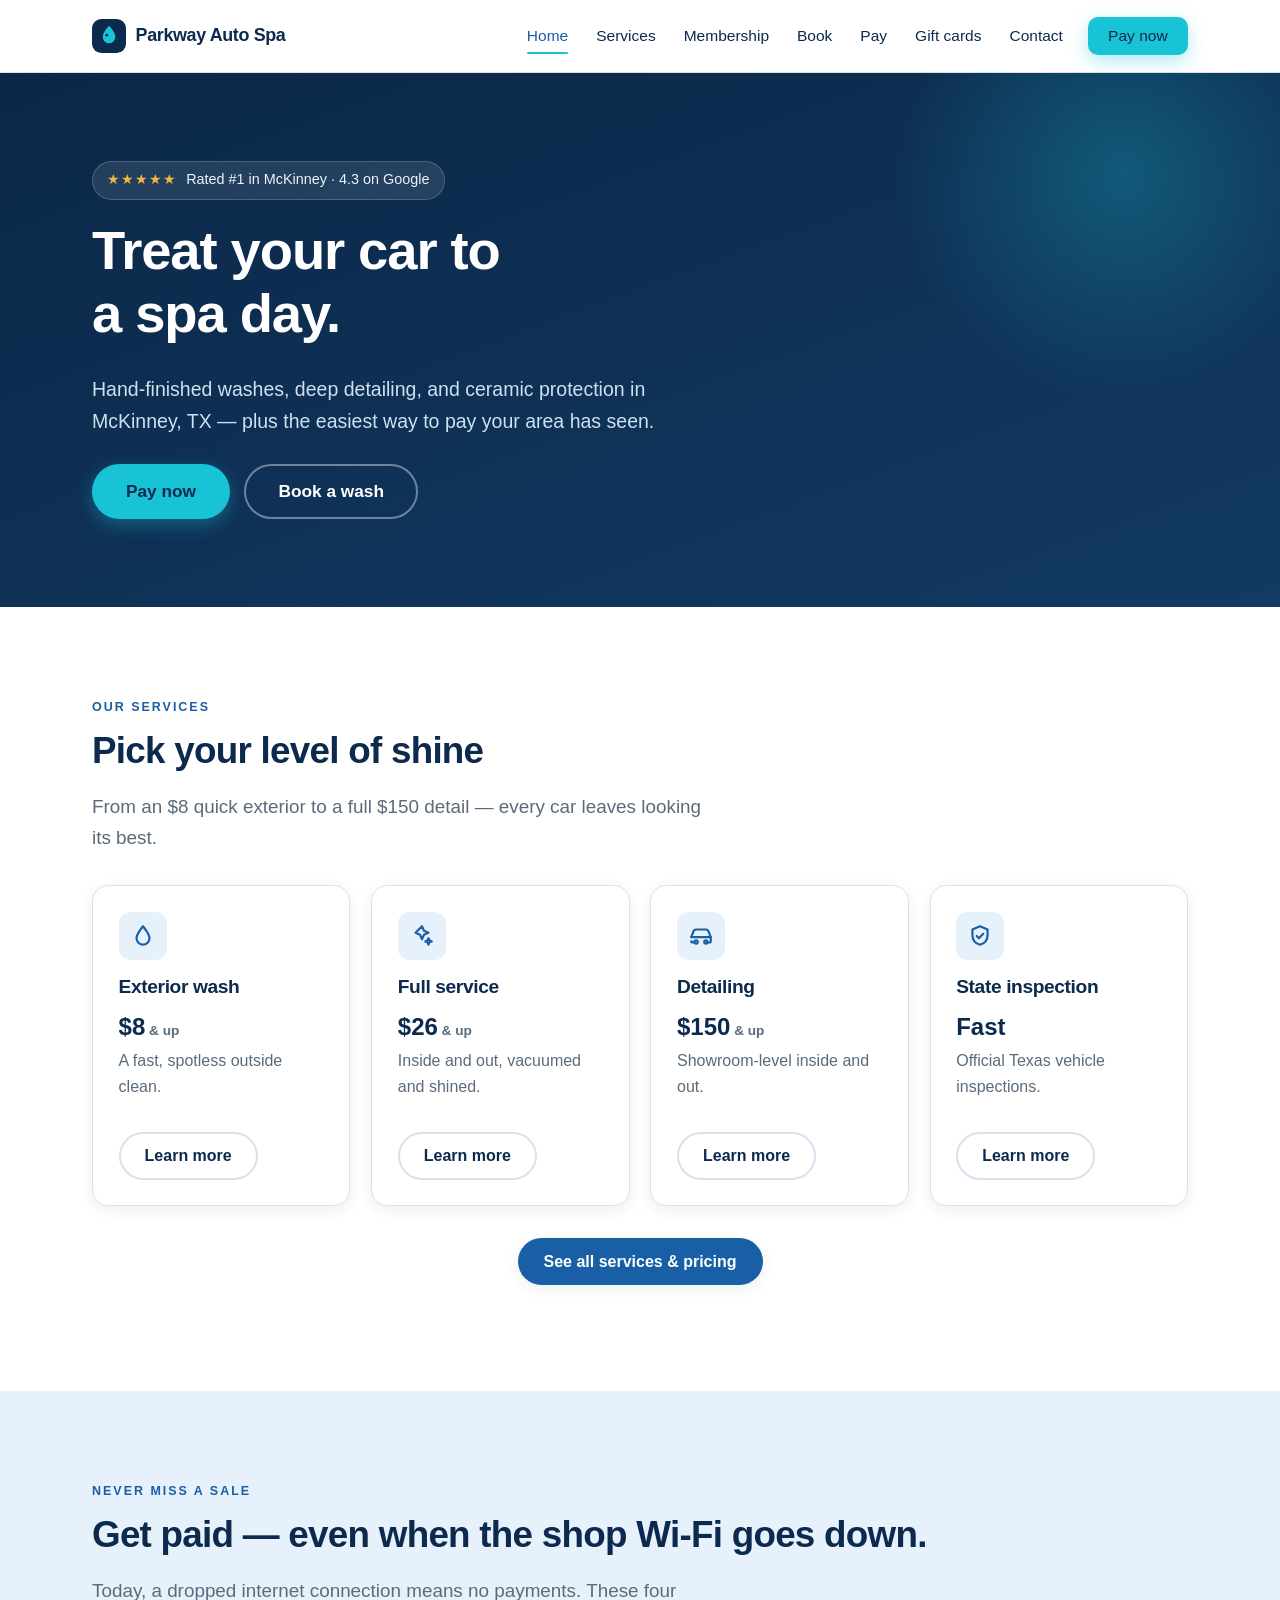
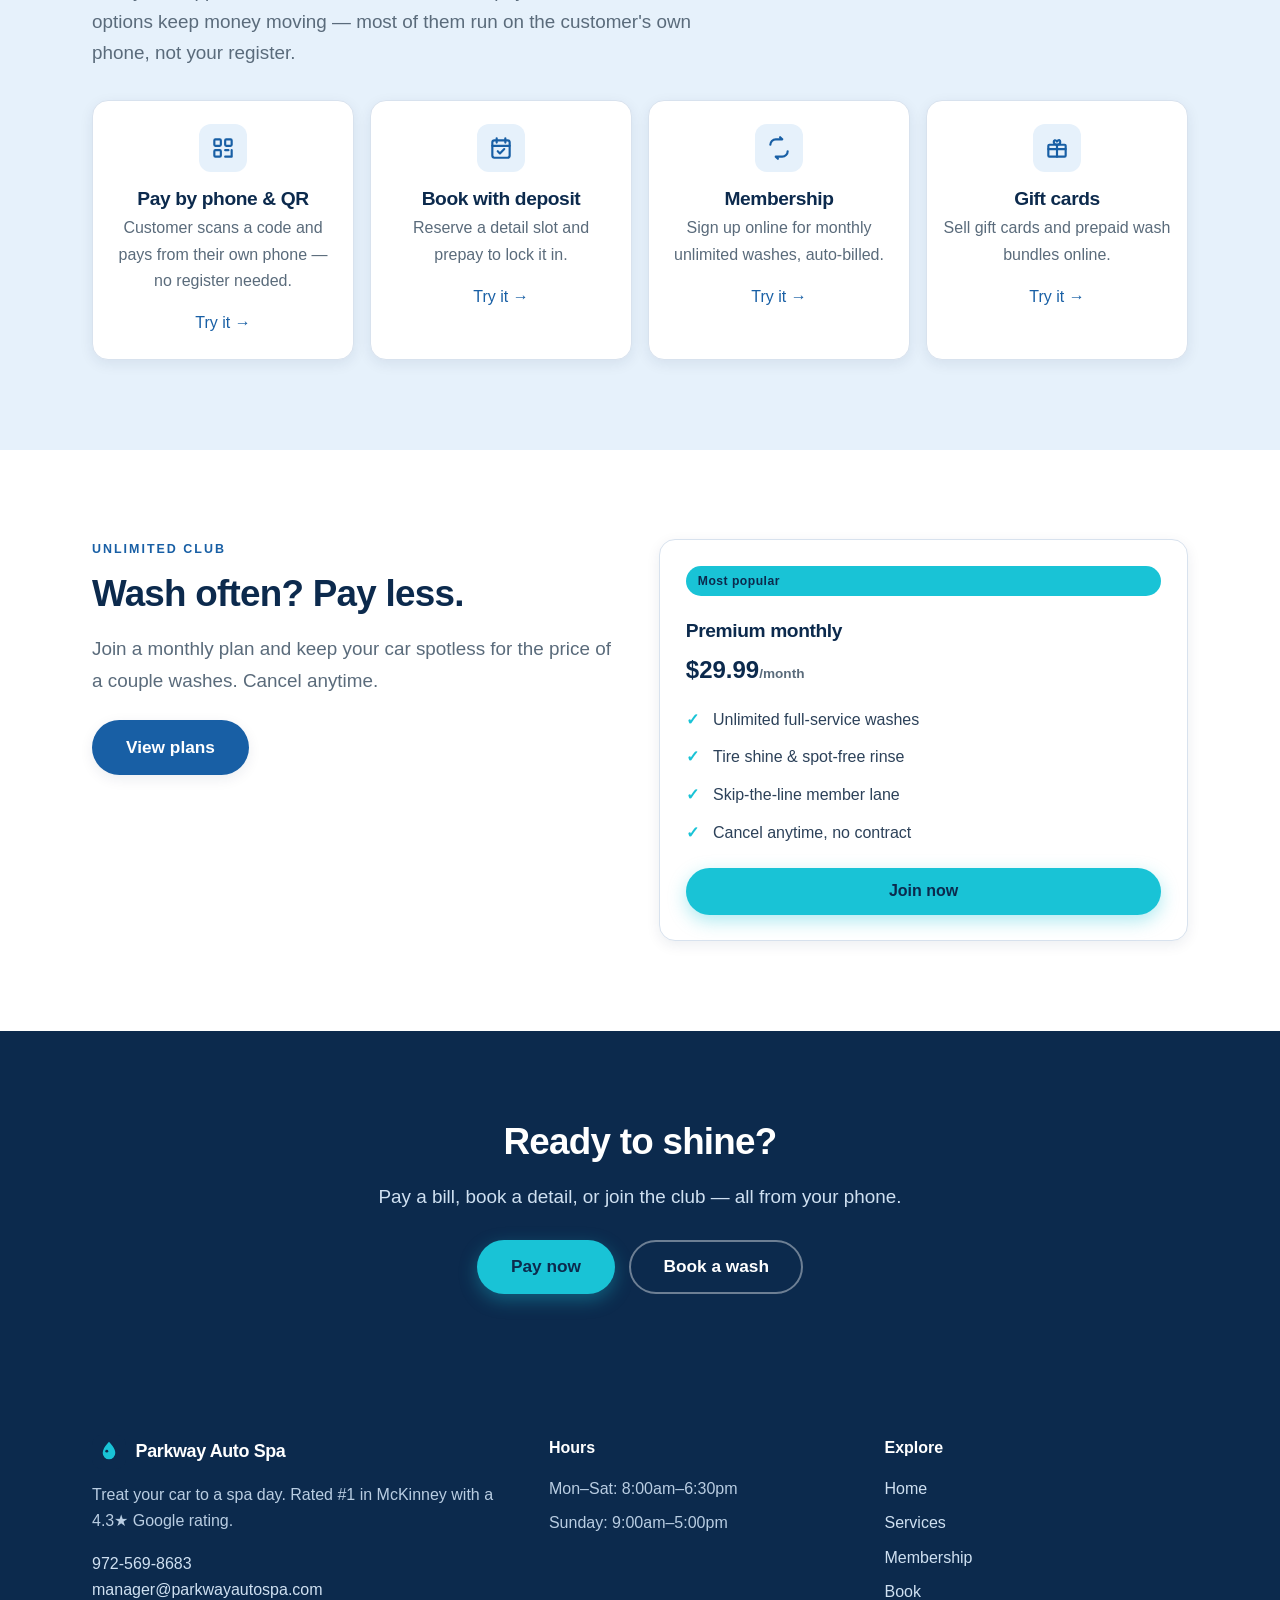
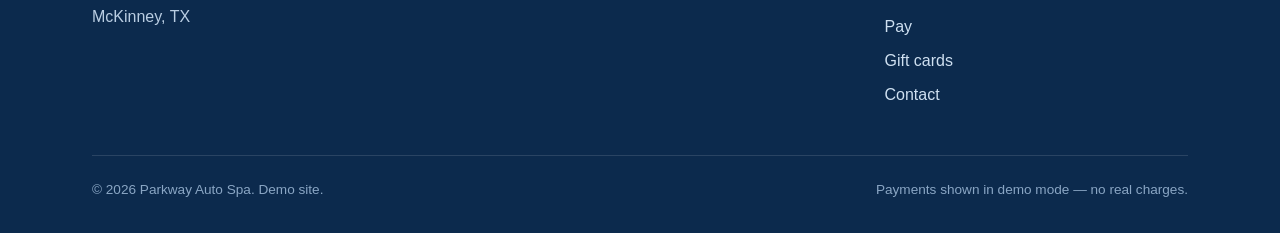
==== index.html @ 6fd9cdc5 "feat: home and services pages; fix hero ghost-button contrast" ====
<!doctype html>
<html lang="en">
<head>
<meta charset="utf-8">
<meta name="viewport" content="width=device-width, initial-scale=1">
<title>Parkway Auto Spa — Car Wash & Detailing in McKinney, TX</title>
<meta name="description" content="Treat your car to a spa day. Exterior &amp; full-service washes, detailing, ceramic coating, and state inspections in McKinney, TX. Pay online or by QR — even when the shop Wi-Fi is down.">
<link rel="stylesheet" href="css/styles.css">
</head>
<body>
<div id="site-header"></div>

<main>
  <!-- Hero -->
  <section class="hero">
    <div class="wrap">
      <span class="rating"><span class="stars">&#9733;&#9733;&#9733;&#9733;&#9733;</span> Rated #1 in McKinney &middot; 4.3 on Google</span>
      <h1>Treat your car to a spa day.</h1>
      <p>Hand-finished washes, deep detailing, and ceramic protection in McKinney, TX — plus the easiest way to pay your area has seen.</p>
      <div class="hero-cta">
        <a class="btn btn-accent btn-lg" href="pay.html">Pay now</a>
        <a class="btn btn-ghost btn-lg" href="book.html">Book a wash</a>
      </div>
    </div>
  </section>

  <!-- Services snapshot -->
  <section class="section">
    <div class="wrap">
      <p class="eyebrow">Our services</p>
      <h2>Pick your level of shine</h2>
      <p class="lead">From an $8 quick exterior to a full $150 detail — every car leaves looking its best.</p>
      <div class="grid grid-4 mt-3">
        <div class="card card--hover">
          <div class="icon"><svg viewBox="0 0 24 24" fill="none" stroke="currentColor" stroke-width="2" stroke-linecap="round" stroke-linejoin="round"><path d="M12 3c4 5 6 8 6 11a6 6 0 0 1-12 0c0-3 2-6 6-11z"/></svg></div>
          <h3>Exterior wash</h3>
          <div class="price">$8<small> &amp; up</small></div>
          <p class="muted">A fast, spotless outside clean.</p>
          <div class="card-cta"><a class="btn btn-ghost" href="services.html">Learn more</a></div>
        </div>
        <div class="card card--hover">
          <div class="icon"><svg viewBox="0 0 24 24" fill="none" stroke="currentColor" stroke-width="2" stroke-linecap="round" stroke-linejoin="round"><path d="M12 3l1.8 4.2L18 9l-4.2 1.8L12 15l-1.8-4.2L6 9z"/><path d="M18 14l.8 1.9L21 17l-2.2.8L18 20l-.8-2.1L15 17l2.2-1.1z"/></svg></div>
          <h3>Full service</h3>
          <div class="price">$26<small> &amp; up</small></div>
          <p class="muted">Inside and out, vacuumed and shined.</p>
          <div class="card-cta"><a class="btn btn-ghost" href="services.html">Learn more</a></div>
        </div>
        <div class="card card--hover">
          <div class="icon"><svg viewBox="0 0 24 24" fill="none" stroke="currentColor" stroke-width="2" stroke-linecap="round" stroke-linejoin="round"><path d="M3 13l1.8-4.6A3 3 0 0 1 7.6 6h8.8a3 3 0 0 1 2.8 2.4L21 13"/><path d="M3 13h18v4a1 1 0 0 1-1 1h-1M5 18H4a1 1 0 0 1-1-1z"/><circle cx="7.5" cy="17.5" r="1.5"/><circle cx="16.5" cy="17.5" r="1.5"/></svg></div>
          <h3>Detailing</h3>
          <div class="price">$150<small> &amp; up</small></div>
          <p class="muted">Showroom-level inside and out.</p>
          <div class="card-cta"><a class="btn btn-ghost" href="services.html">Learn more</a></div>
        </div>
        <div class="card card--hover">
          <div class="icon"><svg viewBox="0 0 24 24" fill="none" stroke="currentColor" stroke-width="2" stroke-linecap="round" stroke-linejoin="round"><path d="M12 3l7 3v5c0 5-3.5 8-7 9-3.5-1-7-4-7-9V6z"/><path d="M9 12l2 2 4-4"/></svg></div>
          <h3>State inspection</h3>
          <div class="price">Fast</div>
          <p class="muted">Official Texas vehicle inspections.</p>
          <div class="card-cta"><a class="btn btn-ghost" href="services.html">Learn more</a></div>
        </div>
      </div>
      <p class="center mt-3"><a class="btn btn-primary" href="services.html">See all services &amp; pricing</a></p>
    </div>
  </section>

  <!-- Pay your way (the headline differentiator) -->
  <section class="section section--tint payband">
    <div class="wrap">
      <p class="eyebrow">Never miss a sale</p>
      <h2>Get paid — even when the shop Wi-Fi goes down.</h2>
      <p class="lead">Today, a dropped internet connection means no payments. These four options keep money moving — most of them run on the customer's own phone, not your register.</p>
      <div class="grid grid-4 mt-3">
        <div class="card feature">
          <div class="icon"><svg viewBox="0 0 24 24" fill="none" stroke="currentColor" stroke-width="2" stroke-linecap="round" stroke-linejoin="round"><rect x="4" y="4" width="6" height="6" rx="1"/><rect x="14" y="4" width="6" height="6" rx="1"/><rect x="4" y="14" width="6" height="6" rx="1"/><path d="M14 14h3M20 14v3M14 20h6M20 17v3"/></svg></div>
          <h3>Pay by phone &amp; QR</h3>
          <p class="muted">Customer scans a code and pays from their own phone — no register needed.</p>
          <a href="pay.html">Try it &rarr;</a>
        </div>
        <div class="card feature">
          <div class="icon"><svg viewBox="0 0 24 24" fill="none" stroke="currentColor" stroke-width="2" stroke-linecap="round" stroke-linejoin="round"><rect x="4" y="5" width="16" height="16" rx="2"/><path d="M8 3v4M16 3v4M4 10h16"/><path d="M9 15l2 2 4-4"/></svg></div>
          <h3>Book with deposit</h3>
          <p class="muted">Reserve a detail slot and prepay to lock it in.</p>
          <a href="book.html">Try it &rarr;</a>
        </div>
        <div class="card feature">
          <div class="icon"><svg viewBox="0 0 24 24" fill="none" stroke="currentColor" stroke-width="2" stroke-linecap="round" stroke-linejoin="round"><path d="M4 9a5 5 0 0 1 5-5h6l-2-2M20 15a5 5 0 0 1-5 5H9l2 2"/></svg></div>
          <h3>Membership</h3>
          <p class="muted">Sign up online for monthly unlimited washes, auto-billed.</p>
          <a href="membership.html">Try it &rarr;</a>
        </div>
        <div class="card feature">
          <div class="icon"><svg viewBox="0 0 24 24" fill="none" stroke="currentColor" stroke-width="2" stroke-linecap="round" stroke-linejoin="round"><rect x="4" y="9" width="16" height="11" rx="1"/><path d="M4 13h16M12 9v11"/><path d="M12 9c-1.5 0-3-1-3-2.5S10.5 4 12 6c1.5-2 3-1.5 3 .5S13.5 9 12 9z"/></svg></div>
          <h3>Gift cards</h3>
          <p class="muted">Sell gift cards and prepaid wash bundles online.</p>
          <a href="gift-cards.html">Try it &rarr;</a>
        </div>
      </div>
    </div>
  </section>

  <!-- Membership teaser -->
  <section class="section">
    <div class="wrap split">
      <div>
        <p class="eyebrow">Unlimited club</p>
        <h2>Wash often? Pay less.</h2>
        <p class="lead">Join a monthly plan and keep your car spotless for the price of a couple washes. Cancel anytime.</p>
        <p class="mt-2"><a class="btn btn-primary btn-lg" href="membership.html">View plans</a></p>
      </div>
      <div class="card">
        <span class="badge badge--cyan">Most popular</span>
        <h3 class="mt-2">Premium monthly</h3>
        <div class="price">$29.99<small>/month</small></div>
        <ul>
          <li>Unlimited full-service washes</li>
          <li>Tire shine &amp; spot-free rinse</li>
          <li>Skip-the-line member lane</li>
          <li>Cancel anytime, no contract</li>
        </ul>
        <div class="card-cta"><a class="btn btn-accent btn-block" href="membership.html">Join now</a></div>
      </div>
    </div>
  </section>

  <!-- Final CTA -->
  <section class="section section--navy center">
    <div class="wrap">
      <h2>Ready to shine?</h2>
      <p class="lead" style="color:#cfe0f1">Pay a bill, book a detail, or join the club — all from your phone.</p>
      <div class="hero-cta" style="justify-content:center">
        <a class="btn btn-accent btn-lg" href="pay.html">Pay now</a>
        <a class="btn btn-ghost btn-lg" href="book.html">Book a wash</a>
      </div>
    </div>
  </section>
</main>

<div id="site-footer"></div>
<script src="js/main.js"></script>
</body>
</html>
---- css/styles.css ----
/* Parkway Auto Spa — "Premium Spa" design system
   Self-contained, offline-first. System fonts only (no web-font CDN). */

:root {
  --navy: #0C2A4D;
  --navy-700: #123a63;
  --blue: #185FA5;
  --blue-600: #1f6fbd;
  --cyan: #19C3D6;
  --cyan-200: #8fe3ee;
  --surface: #F5F8FC;
  --tint: #E6F1FB;
  --white: #FFFFFF;
  --ink: #0C2A4D;
  --muted: #5A6B7B;
  --line: #D8E2EE;
  --gold: #F3B73E;

  --radius: 16px;
  --radius-sm: 10px;
  --radius-pill: 999px;
  --maxw: 1140px;
  --font: -apple-system, BlinkMacSystemFont, "Segoe UI", Roboto, Helvetica, Arial, "Apple Color Emoji", sans-serif;
  --shadow: 0 10px 30px rgba(12, 42, 77, .10);
  --shadow-sm: 0 4px 14px rgba(12, 42, 77, .08);
  --shadow-lg: 0 24px 60px rgba(12, 42, 77, .18);
}

* { box-sizing: border-box; }

html { scroll-behavior: smooth; }

body {
  margin: 0;
  font-family: var(--font);
  color: var(--ink);
  background: var(--white);
  line-height: 1.65;
  -webkit-font-smoothing: antialiased;
}

img { max-width: 100%; display: block; }

a { color: var(--blue); text-decoration: none; }
a:hover { text-decoration: underline; }

h1, h2, h3 { line-height: 1.15; color: var(--navy); margin: 0 0 .5em; font-weight: 700; letter-spacing: -.02em; }
h1 { font-size: clamp(2.1rem, 5vw, 3.4rem); }
h2 { font-size: clamp(1.6rem, 3.2vw, 2.3rem); }
h3 { font-size: 1.2rem; }
p { margin: 0 0 1rem; }

.wrap { max-width: var(--maxw); margin: 0 auto; padding: 0 22px; }
.section { padding: clamp(3rem, 7vw, 6rem) 0; }
.section--tint { background: var(--tint); }
.section--surface { background: var(--surface); }
.section--navy { background: var(--navy); color: #dce8f5; }
.section--navy h1, .section--navy h2, .section--navy h3 { color: #fff; }
.center { text-align: center; }
.lead { font-size: 1.18rem; color: var(--muted); max-width: 620px; }
.center .lead { margin-left: auto; margin-right: auto; }
.eyebrow { text-transform: uppercase; letter-spacing: .16em; font-size: .78rem; font-weight: 700; color: var(--blue); margin-bottom: .8rem; }
.muted { color: var(--muted); }

/* ---- buttons ---- */
.btn {
  display: inline-flex; align-items: center; gap: .5rem;
  padding: .85rem 1.5rem; border-radius: var(--radius-pill);
  font-weight: 600; font-size: 1rem; border: 2px solid transparent;
  cursor: pointer; transition: transform .12s ease, box-shadow .12s ease, background .12s ease;
  text-decoration: none; line-height: 1; font-family: inherit;
}
.btn:hover { text-decoration: none; transform: translateY(-2px); }
.btn:active { transform: translateY(0); }
.btn-primary { background: var(--blue); color: #fff; box-shadow: var(--shadow-sm); }
.btn-primary:hover { background: var(--blue-600); }
.btn-accent { background: var(--cyan); color: var(--navy); box-shadow: 0 6px 18px rgba(25,195,214,.35); }
.btn-accent:hover { background: #2fd0e2; }
.btn-ghost { background: transparent; color: var(--navy); border-color: var(--line); }
.btn-ghost:hover { border-color: var(--blue); color: var(--blue); }
.section--navy .btn-ghost, .hero .btn-ghost { color: #fff; border-color: rgba(255,255,255,.4); }
.section--navy .btn-ghost:hover, .hero .btn-ghost:hover { border-color: #fff; color: #fff; background: rgba(255,255,255,.08); }
.btn-lg { padding: 1.05rem 2rem; font-size: 1.08rem; }
.btn-block { width: 100%; justify-content: center; }

/* ---- header / nav ---- */
.site-header {
  position: sticky; top: 0; z-index: 50;
  background: rgba(255,255,255,.92); backdrop-filter: saturate(180%) blur(10px);
  border-bottom: 1px solid var(--line);
}
.site-header .wrap { display: flex; align-items: center; gap: 1.5rem; height: 72px; }
.brand { display: flex; align-items: center; gap: .6rem; font-weight: 800; color: var(--navy); font-size: 1.12rem; letter-spacing: -.02em; }
.brand:hover { text-decoration: none; }
.brand .mark { width: 34px; height: 34px; flex: 0 0 auto; }
.nav { display: flex; align-items: center; gap: .35rem; margin-left: auto; }
.nav a {
  color: var(--navy); font-weight: 500; font-size: .97rem; padding: .5rem .7rem;
  border-radius: var(--radius-sm); position: relative;
}
.nav a:hover { background: var(--tint); text-decoration: none; }
.nav a.active { color: var(--blue); }
.nav a.active::after {
  content: ""; position: absolute; left: .7rem; right: .7rem; bottom: .18rem; height: 2px;
  background: var(--cyan); border-radius: 2px;
}
.nav .btn { margin-left: .5rem; padding: .6rem 1.15rem; }
.nav-toggle {
  display: none; margin-left: auto; background: none; border: 1px solid var(--line);
  border-radius: var(--radius-sm); width: 44px; height: 42px; cursor: pointer; color: var(--navy);
  font-size: 1.4rem; align-items: center; justify-content: center;
}

@media (max-width: 880px) {
  .nav-toggle { display: inline-flex; }
  .nav {
    position: absolute; top: 72px; left: 0; right: 0; flex-direction: column; align-items: stretch;
    background: #fff; border-bottom: 1px solid var(--line); padding: .6rem 22px 1.1rem;
    gap: .15rem; display: none; box-shadow: var(--shadow);
  }
  .nav.open { display: flex; }
  .nav a { padding: .8rem .6rem; }
  .nav a.active::after { display: none; }
  .nav .btn { margin: .4rem 0 0; }
}

/* ---- hero ---- */
.hero { background: linear-gradient(160deg, #0b2747 0%, #123a63 100%); color: #fff; position: relative; overflow: hidden; }
.hero::after {
  content: ""; position: absolute; right: -8%; top: -30%; width: 520px; height: 520px;
  background: radial-gradient(circle, rgba(25,195,214,.28), transparent 62%); pointer-events: none;
}
.hero .wrap { position: relative; z-index: 1; padding-top: clamp(3rem,7vw,5.5rem); padding-bottom: clamp(3rem,7vw,5.5rem); }
.hero h1 { color: #fff; max-width: 14ch; }
.hero p { color: #cfe0f1; font-size: 1.22rem; max-width: 52ch; }
.hero-cta { display: flex; flex-wrap: wrap; gap: .9rem; margin-top: 1.7rem; }
.rating { display: inline-flex; align-items: center; gap: .55rem; margin-bottom: 1.3rem;
  background: rgba(255,255,255,.10); border: 1px solid rgba(255,255,255,.18);
  padding: .4rem .9rem; border-radius: var(--radius-pill); font-size: .9rem; color: #eaf3fb; }
.rating .stars { color: var(--gold); letter-spacing: 1px; }

/* ---- cards & grids ---- */
.grid { display: grid; gap: 1.3rem; }
.grid-2 { grid-template-columns: repeat(auto-fit, minmax(280px, 1fr)); }
.grid-3 { grid-template-columns: repeat(auto-fit, minmax(250px, 1fr)); }
.grid-4 { grid-template-columns: repeat(auto-fit, minmax(210px, 1fr)); }

.card {
  background: #fff; border: 1px solid var(--line); border-radius: var(--radius);
  padding: 1.6rem; box-shadow: var(--shadow-sm); transition: transform .15s ease, box-shadow .15s ease;
  display: flex; flex-direction: column;
}
.card--hover:hover { transform: translateY(-4px); box-shadow: var(--shadow); }
.card .icon {
  width: 48px; height: 48px; border-radius: 12px; background: var(--tint); color: var(--blue);
  display: flex; align-items: center; justify-content: center; margin-bottom: 1rem;
}
.card .icon svg { width: 26px; height: 26px; }
.card h3 { margin-bottom: .35rem; }
.card .price { font-size: 1.5rem; font-weight: 800; color: var(--navy); margin: .2rem 0 .1rem; }
.card .price small { font-size: .85rem; font-weight: 600; color: var(--muted); }
.card .card-cta { margin-top: auto; padding-top: 1rem; }
.card ul { list-style: none; padding: 0; margin: .6rem 0 0; }
.card ul li { padding: .35rem 0 .35rem 1.7rem; position: relative; color: #2c4159; }
.card ul li::before { content: "✓"; position: absolute; left: 0; color: var(--cyan); font-weight: 800; }

.card--featured { border: 2px solid var(--cyan); box-shadow: var(--shadow); position: relative; }

.badge { display: inline-block; background: var(--tint); color: var(--blue); font-weight: 700;
  font-size: .76rem; letter-spacing: .04em; padding: .3rem .75rem; border-radius: var(--radius-pill); }
.badge--cyan { background: var(--cyan); color: var(--navy); }
.badge--gold { background: #fdf0d4; color: #8a6209; }

/* ---- pay band (icon row of payment options) ---- */
.payband .grid-4 { gap: 1rem; }
.feature { text-align: center; padding: 1.4rem 1rem; }
.feature .icon { margin: 0 auto 1rem; }

/* ---- forms / checkout ---- */
.field { margin-bottom: 1rem; }
.field label { display: block; font-weight: 600; font-size: .9rem; margin-bottom: .35rem; color: var(--navy); }
.field input, .field select, .field textarea {
  width: 100%; padding: .8rem .9rem; border: 1px solid var(--line); border-radius: var(--radius-sm);
  font-size: 1rem; font-family: inherit; color: var(--ink); background: #fff; transition: border .12s, box-shadow .12s;
}
.field input:focus, .field select:focus, .field textarea:focus {
  outline: none; border-color: var(--blue); box-shadow: 0 0 0 3px rgba(24,95,165,.15);
}
.field-row { display: grid; grid-template-columns: 1fr 1fr; gap: .9rem; }

.checkout { max-width: 460px; }
.checkout .demo-badge {
  display: flex; align-items: center; gap: .5rem; background: #fff7e6; color: #8a6209;
  border: 1px solid #f2dca0; border-radius: var(--radius-sm); padding: .6rem .8rem;
  font-size: .85rem; font-weight: 600; margin-bottom: 1.1rem;
}
.checkout .total { display: flex; justify-content: space-between; align-items: baseline;
  font-weight: 700; font-size: 1.25rem; color: var(--navy); margin: 0 0 1.1rem;
  padding-bottom: 1.1rem; border-bottom: 1px solid var(--line); }
.wallet-row { display: flex; gap: .6rem; margin-bottom: 1rem; }
.wallet-btn { flex: 1; padding: .8rem; border-radius: var(--radius-sm); border: 1px solid var(--line);
  background: #fff; font-weight: 700; cursor: pointer; font-family: inherit; font-size: .95rem;
  display: flex; align-items: center; justify-content: center; gap: .4rem; color: var(--navy); }
.wallet-btn:hover { border-color: var(--blue); }
.wallet-btn.dark { background: #000; color: #fff; border-color: #000; }
.divider { text-align: center; color: var(--muted); font-size: .85rem; margin: .4rem 0 1rem; position: relative; }
.divider::before, .divider::after { content: ""; position: absolute; top: 50%; width: 38%; height: 1px; background: var(--line); }
.divider::before { left: 0; } .divider::after { right: 0; }

.receipt { text-align: center; }
.receipt .check { width: 68px; height: 68px; border-radius: 50%; background: #e6f8ec; color: #1a9d4e;
  display: flex; align-items: center; justify-content: center; margin: 0 auto 1rem; }
.receipt .check svg { width: 36px; height: 36px; }
.receipt-rows { text-align: left; margin: 1.2rem 0; border: 1px solid var(--line); border-radius: var(--radius-sm); overflow: hidden; }
.receipt-rows .r { display: flex; justify-content: space-between; padding: .7rem 1rem; border-bottom: 1px solid var(--line); font-size: .95rem; }
.receipt-rows .r:last-child { border-bottom: 0; }
.receipt-rows .r span:first-child { color: var(--muted); }
.receipt-rows .r span:last-child { font-weight: 600; }

/* ---- QR ---- */
.qr-card { text-align: center; }
.qr-box { width: 232px; max-width: 100%; margin: 1rem auto; padding: 16px; background: #fff;
  border: 1px solid var(--line); border-radius: var(--radius); box-shadow: var(--shadow-sm); }
.qr-box svg, .qr-box img { width: 100%; height: auto; display: block; }

/* ---- amount chips ---- */
.chips { display: flex; flex-wrap: wrap; gap: .5rem; margin-bottom: 1rem; }
.chip { padding: .55rem 1rem; border: 1px solid var(--line); border-radius: var(--radius-pill);
  background: #fff; cursor: pointer; font-weight: 600; font-family: inherit; color: var(--navy); font-size: .95rem; }
.chip:hover { border-color: var(--blue); }
.chip.selected { background: var(--blue); color: #fff; border-color: var(--blue); }

/* ---- split layout ---- */
.split { display: grid; grid-template-columns: 1fr 1fr; gap: 2.4rem; align-items: start; }
@media (max-width: 860px) { .split { grid-template-columns: 1fr; } .field-row { grid-template-columns: 1fr; } }

/* ---- footer ---- */
.site-footer { background: var(--navy); color: #b9cde2; padding: 3.2rem 0 2rem; }
.site-footer a { color: #cfe0f1; }
.site-footer .cols { display: grid; grid-template-columns: 1.4fr 1fr 1fr; gap: 2rem; }
.site-footer h4 { color: #fff; font-size: 1rem; margin: 0 0 .9rem; }
.site-footer .brand { color: #fff; margin-bottom: .8rem; }
.site-footer ul { list-style: none; padding: 0; margin: 0; }
.site-footer ul li { margin-bottom: .5rem; }
.site-footer .legal { border-top: 1px solid rgba(255,255,255,.12); margin-top: 2.4rem; padding-top: 1.4rem;
  font-size: .85rem; color: #8aa6c4; display: flex; justify-content: space-between; flex-wrap: wrap; gap: .5rem; }
@media (max-width: 740px) { .site-footer .cols { grid-template-columns: 1fr; } }

/* ---- misc ---- */
.notice { background: var(--surface); border: 1px solid var(--line); border-left: 4px solid var(--cyan);
  border-radius: 0 var(--radius-sm) var(--radius-sm) 0; padding: 1rem 1.2rem; margin: 1rem 0; }
.sr-only { position: absolute; width: 1px; height: 1px; overflow: hidden; clip: rect(0,0,0,0); }
.stack > * + * { margin-top: 1rem; }
.mt-2 { margin-top: 1.5rem; } .mt-3 { margin-top: 2rem; }
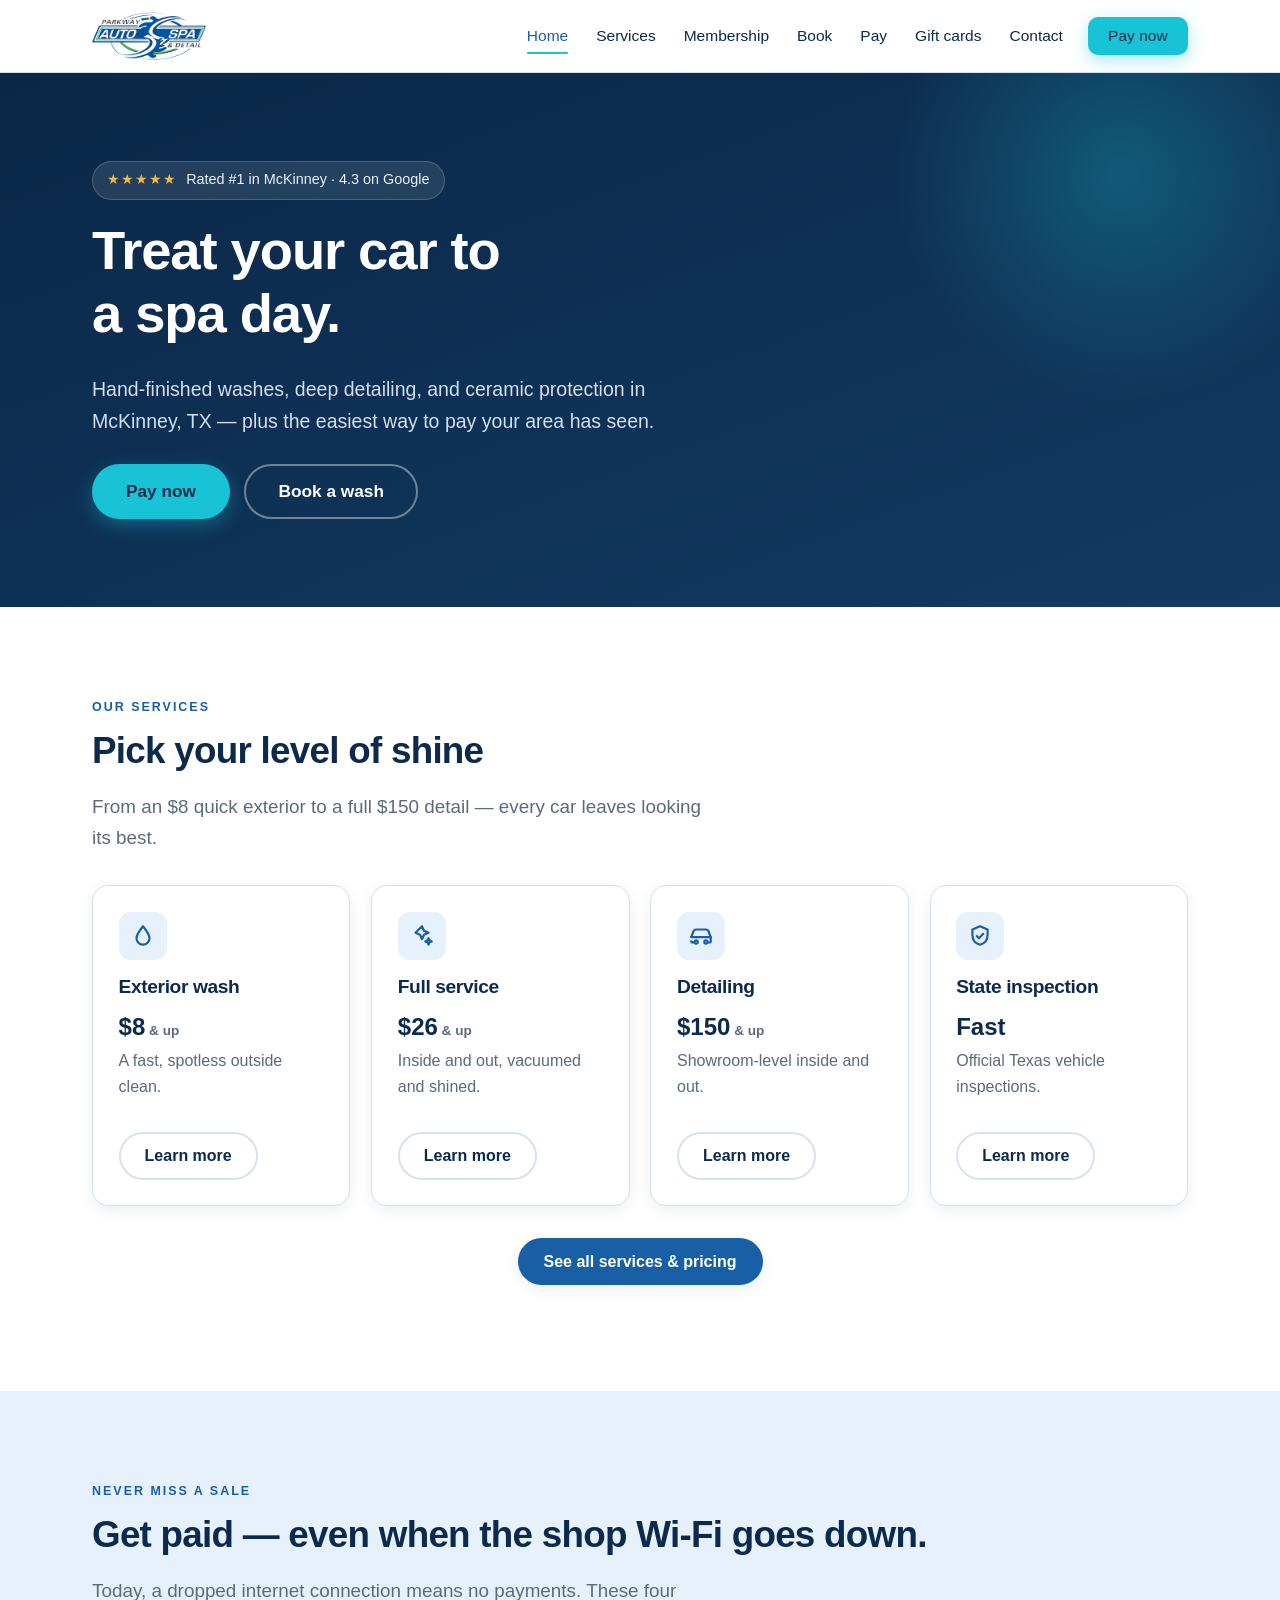
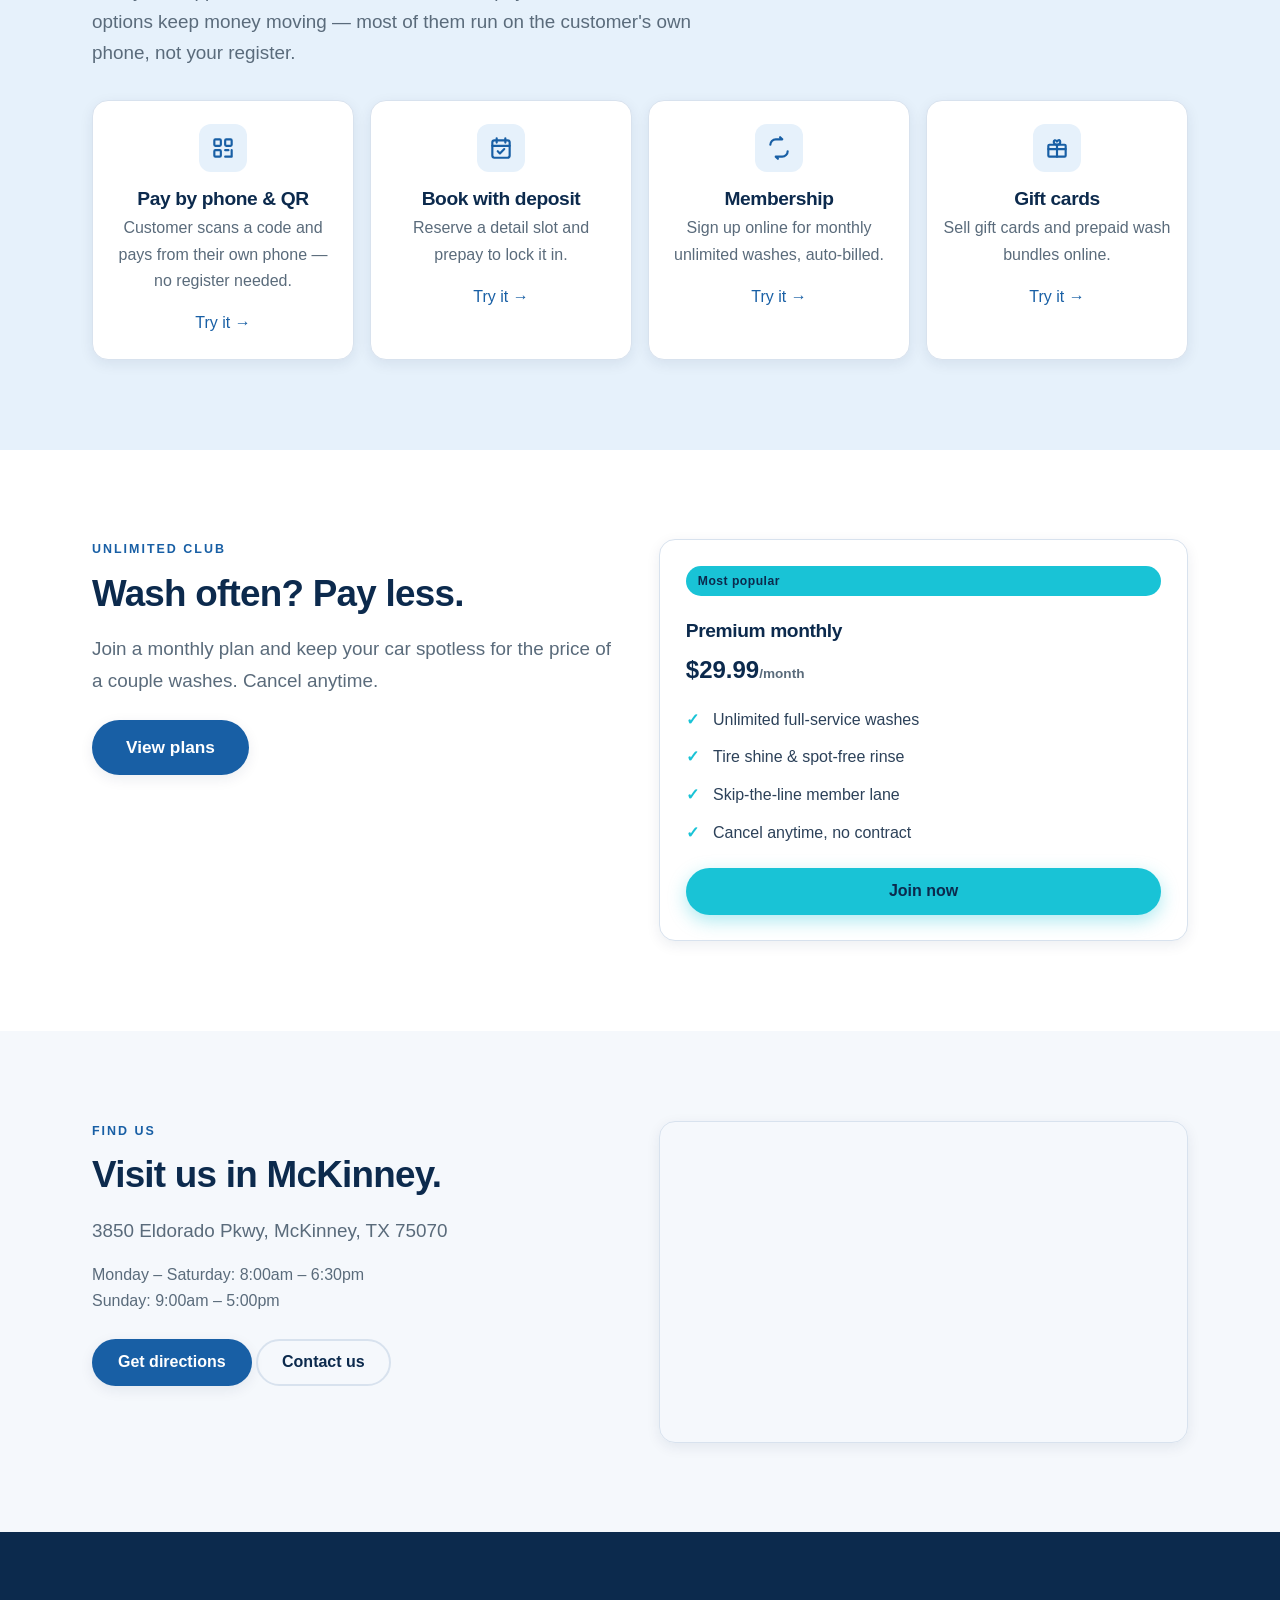
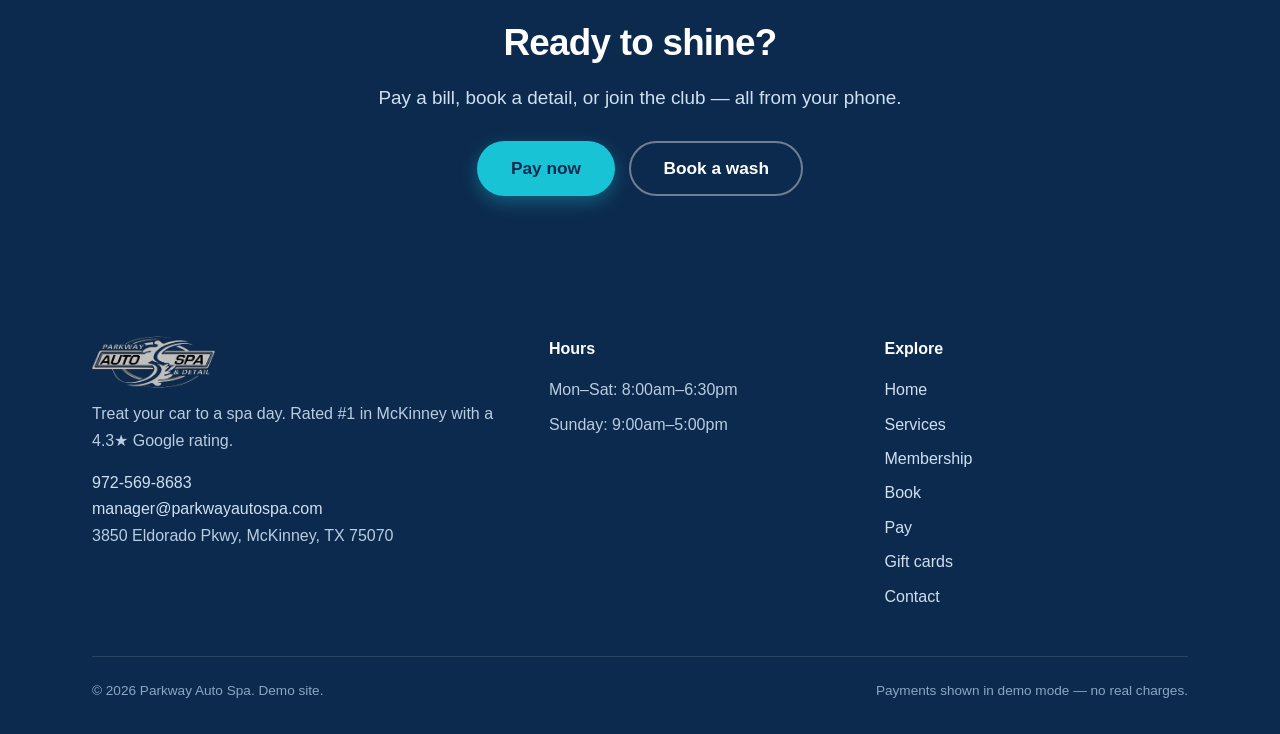
==== commit d45881b8: "feat: add real brand logo and location map - Use the actual Parkway Auto Spa & Detail logo in the he" ====
--- a/index.html
+++ b/index.html
@@ -123,6 +123,27 @@
     </div>
   </section>
 
+  <!-- Find us -->
+  <section class="section section--surface">
+    <div class="wrap split">
+      <div>
+        <p class="eyebrow">Find us</p>
+        <h2>Visit us in McKinney.</h2>
+        <p class="lead">3850 Eldorado Pkwy, McKinney, TX 75070</p>
+        <p class="muted">Monday &ndash; Saturday: 8:00am &ndash; 6:30pm<br>Sunday: 9:00am &ndash; 5:00pm</p>
+        <p class="mt-2">
+          <a class="btn btn-primary" href="https://www.google.com/maps/dir/?api=1&destination=3850+Eldorado+Pkwy,+McKinney,+TX+75070" target="_blank" rel="noopener">Get directions</a>
+          <a class="btn btn-ghost" href="contact.html">Contact us</a>
+        </p>
+      </div>
+      <div style="border-radius:var(--radius); overflow:hidden; border:1px solid var(--line); box-shadow:var(--shadow-sm)">
+        <iframe title="Map to Parkway Auto Spa, 3850 Eldorado Pkwy, McKinney, TX 75070" width="100%" height="320" style="border:0; display:block"
+          loading="lazy" referrerpolicy="no-referrer-when-downgrade"
+          src="https://www.openstreetmap.org/export/embed.html?bbox=-96.6789%2C33.1625%2C-96.6589%2C33.1745&layer=mapnik&marker=33.1684904%2C-96.6689227"></iframe>
+      </div>
+    </div>
+  </section>
+
   <!-- Final CTA -->
   <section class="section section--navy center">
     <div class="wrap">
--- a/css/styles.css
+++ b/css/styles.css
@@ -92,7 +92,9 @@
 .site-header .wrap { display: flex; align-items: center; gap: 1.5rem; height: 72px; }
 .brand { display: flex; align-items: center; gap: .6rem; font-weight: 800; color: var(--navy); font-size: 1.12rem; letter-spacing: -.02em; }
 .brand:hover { text-decoration: none; }
-.brand .mark { width: 34px; height: 34px; flex: 0 0 auto; }
+.brand-logo { height: 48px; width: auto; display: block; }
+.site-footer .brand-logo { height: 52px; }
+@media (max-width: 880px) { .brand-logo { height: 40px; } }
 .nav { display: flex; align-items: center; gap: .35rem; margin-left: auto; }
 .nav a {
   color: var(--navy); font-weight: 500; font-size: .97rem; padding: .5rem .7rem;
@@ -246,6 +248,16 @@
   font-size: .85rem; color: #8aa6c4; display: flex; justify-content: space-between; flex-wrap: wrap; gap: .5rem; }
 @media (max-width: 740px) { .site-footer .cols { grid-template-columns: 1fr; } }
 
+/* ---- checkout modal ---- */
+.modal-overlay { position: fixed; inset: 0; background: rgba(8,24,43,.55); display: none;
+  align-items: flex-start; justify-content: center; padding: 5vh 16px; z-index: 100; overflow: auto; }
+.modal-overlay.open { display: flex; }
+.modal-panel { background: #fff; border-radius: var(--radius); max-width: 520px; width: 100%;
+  padding: 1.9rem; position: relative; box-shadow: var(--shadow-lg); }
+.modal-close { position: absolute; top: .7rem; right: 1rem; background: none; border: none;
+  font-size: 1.9rem; line-height: 1; cursor: pointer; color: var(--muted); }
+.modal-close:hover { color: var(--navy); }
+
 /* ---- misc ---- */
 .notice { background: var(--surface); border: 1px solid var(--line); border-left: 4px solid var(--cyan);
   border-radius: 0 var(--radius-sm) var(--radius-sm) 0; padding: 1rem 1.2rem; margin: 1rem 0; }
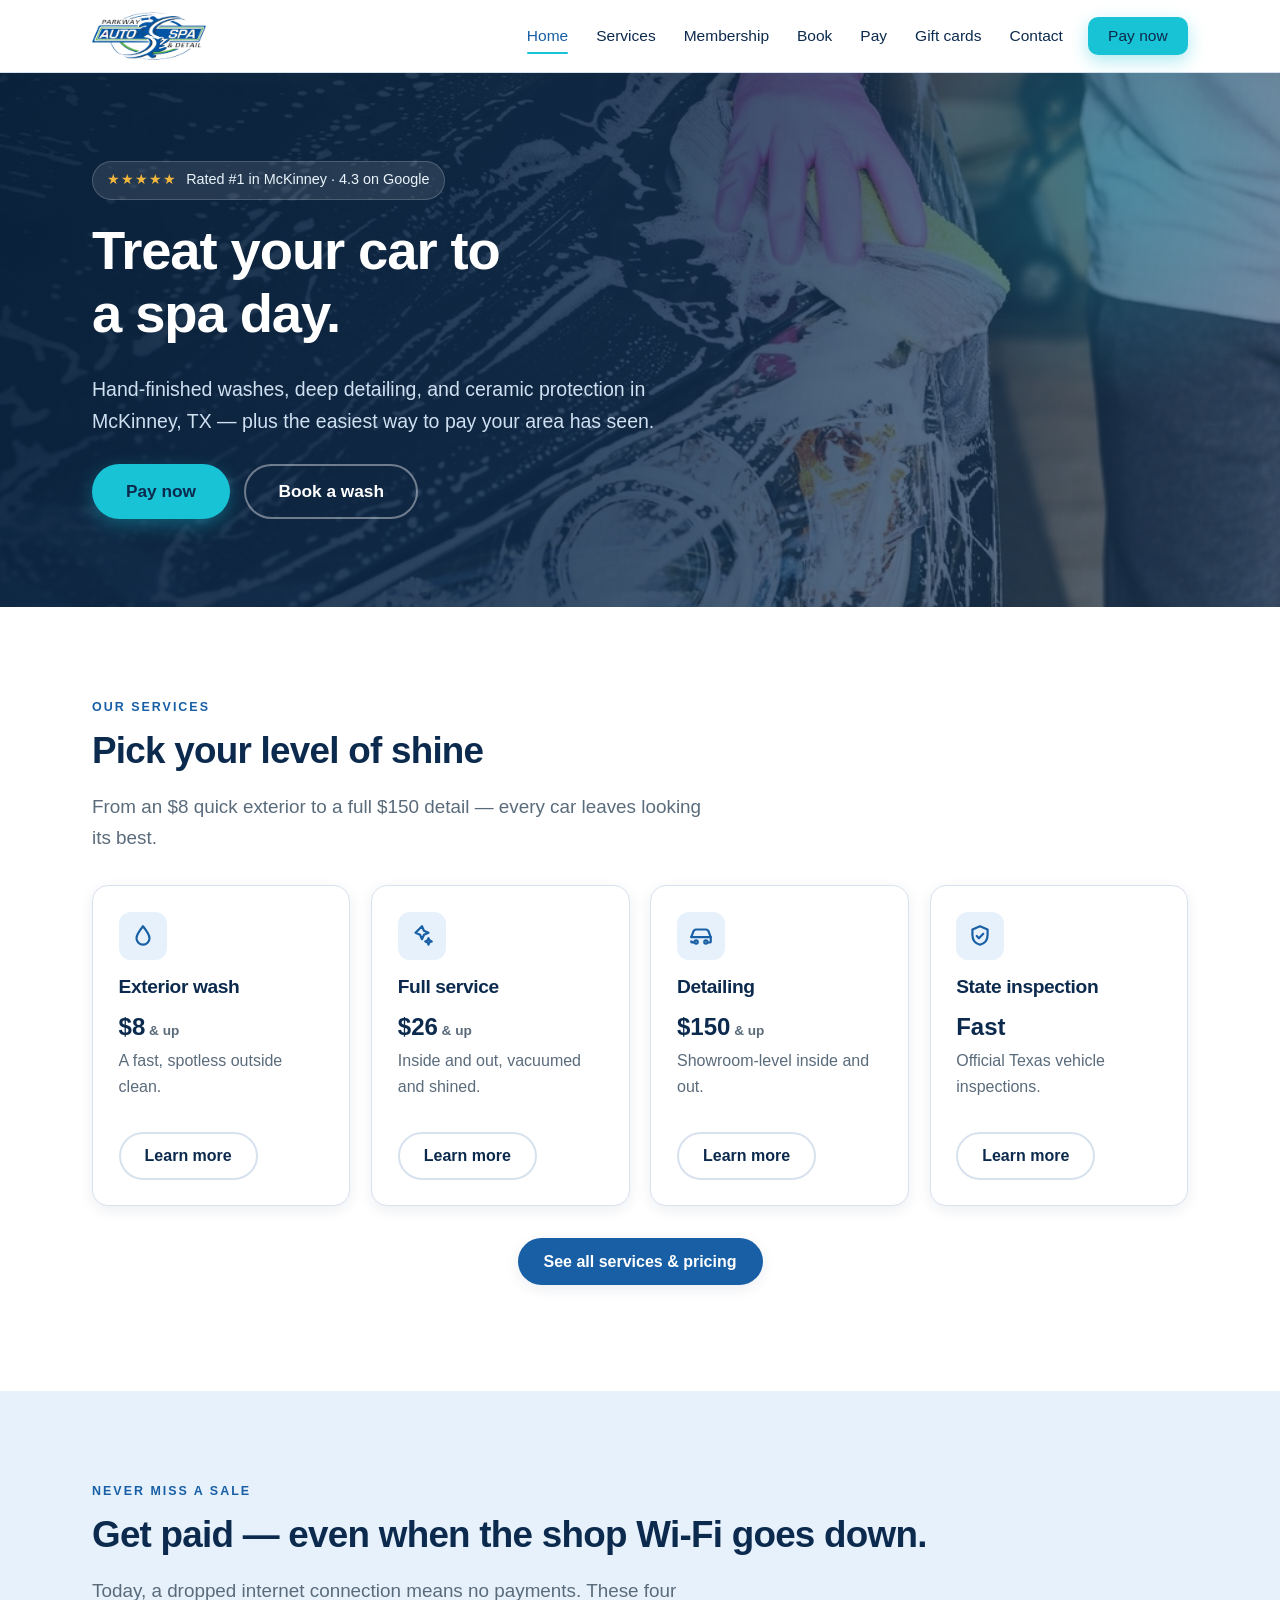
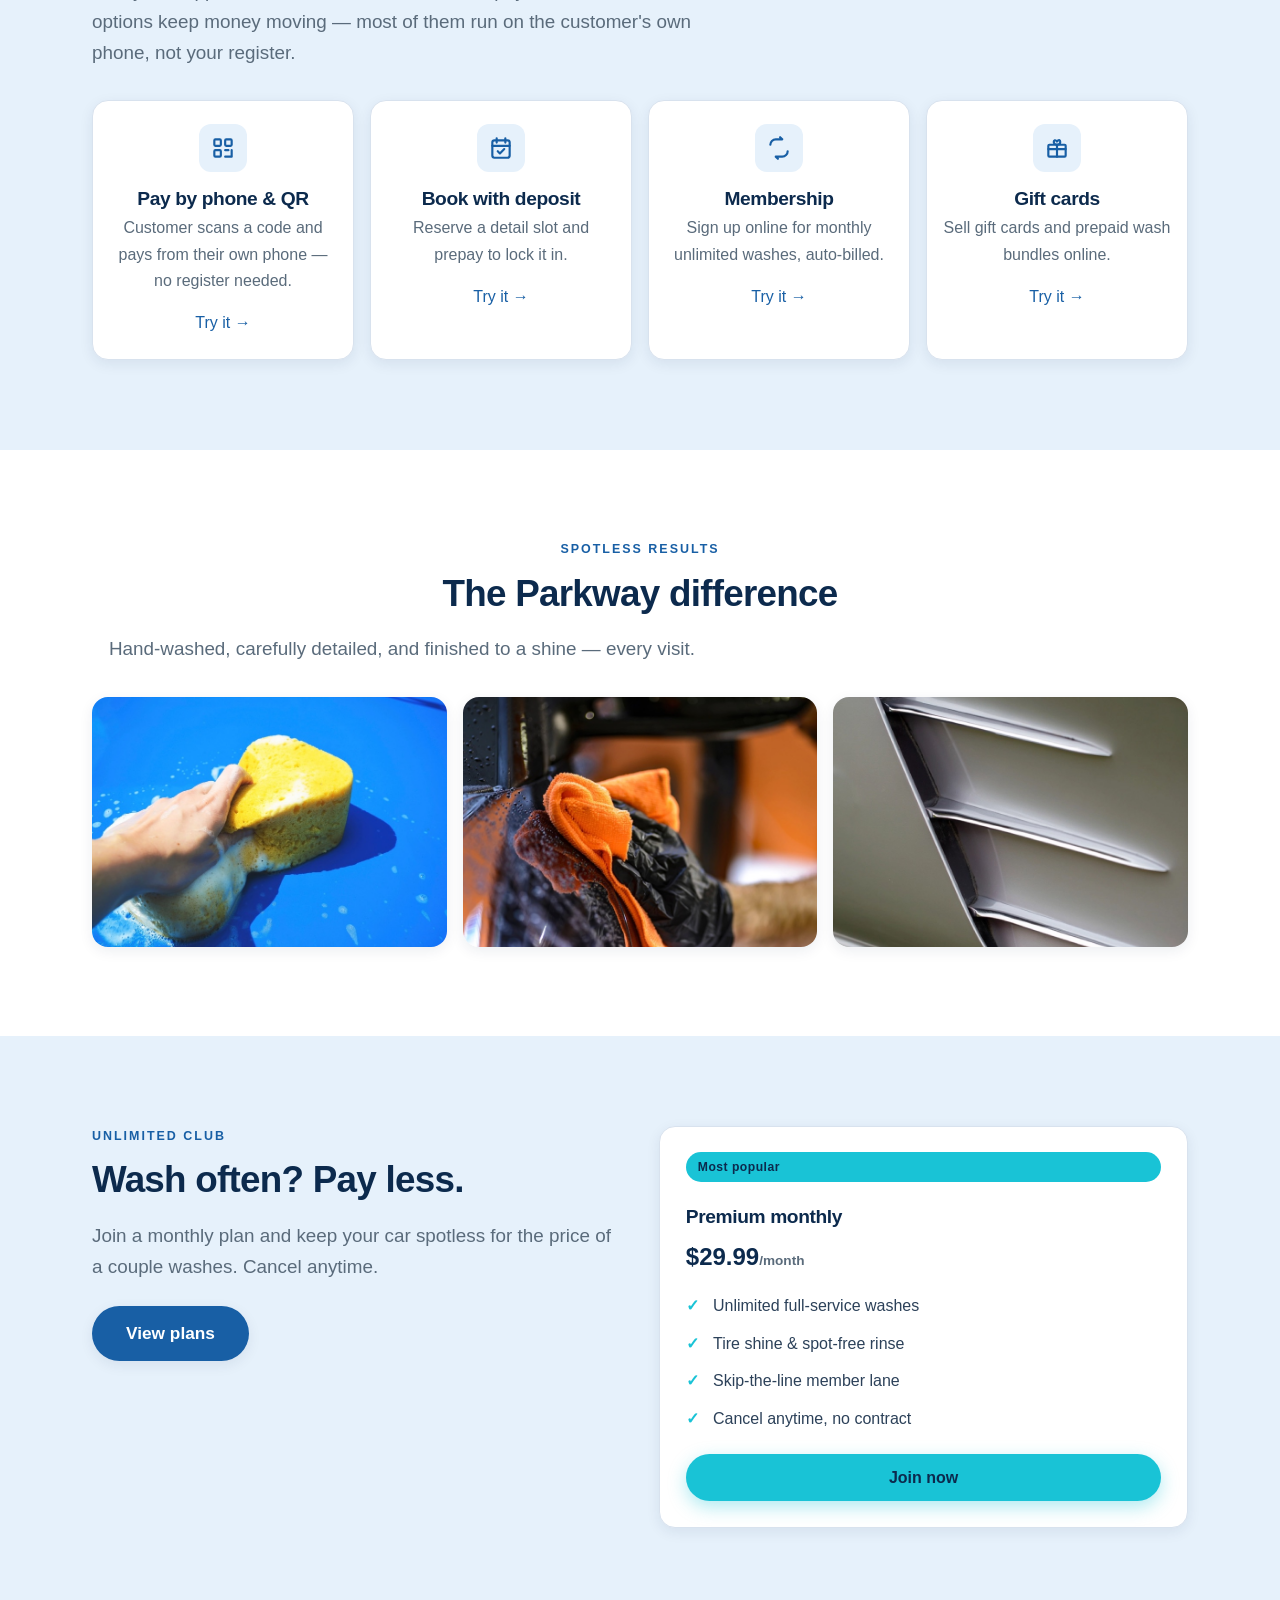
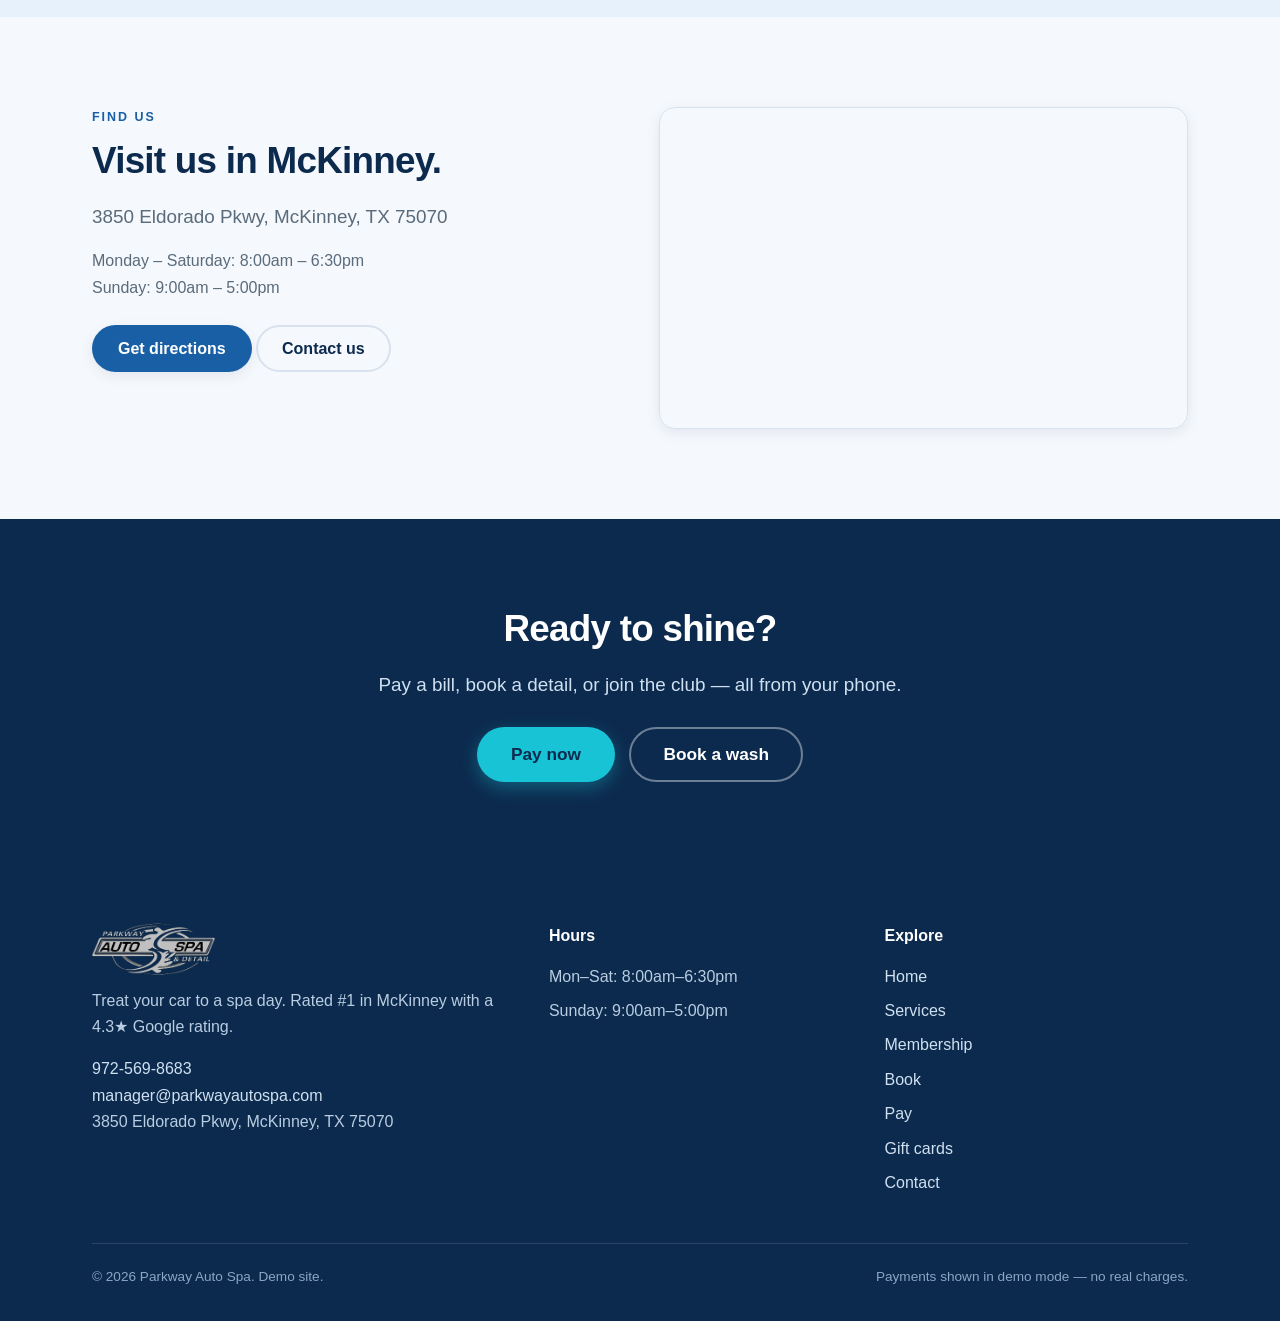
==== commit 8f321663: "feat: add photography (hero image + gallery) - Hero now uses a real car-wash photo behind a navy gra" ====
--- a/index.html
+++ b/index.html
@@ -99,8 +99,22 @@
     </div>
   </section>
 
+  <!-- Gallery -->
+  <section class="section">
+    <div class="wrap">
+      <p class="eyebrow center">Spotless results</p>
+      <h2 class="center">The Parkway difference</h2>
+      <p class="lead center">Hand-washed, carefully detailed, and finished to a shine — every visit.</p>
+      <div class="gallery mt-3">
+        <img src="assets/wash-blue.jpg" alt="Hand washing a car with a sponge and fresh suds" loading="lazy" width="820" height="547">
+        <img src="assets/detail-towel.jpg" alt="Detailing a car with a microfiber towel" loading="lazy" width="820" height="547">
+        <img src="assets/shine-body.jpg" alt="Glossy, freshly polished car bodywork" loading="lazy" width="820" height="547">
+      </div>
+    </div>
+  </section>
+
   <!-- Membership teaser -->
-  <section class="section">
+  <section class="section section--tint">
     <div class="wrap split">
       <div>
         <p class="eyebrow">Unlimited club</p>
--- a/css/styles.css
+++ b/css/styles.css
@@ -127,7 +127,13 @@
 }
 
 /* ---- hero ---- */
-.hero { background: linear-gradient(160deg, #0b2747 0%, #123a63 100%); color: #fff; position: relative; overflow: hidden; }
+.hero {
+  background:
+    linear-gradient(100deg, rgba(9,33,60,.95) 0%, rgba(11,39,71,.84) 44%, rgba(16,52,90,.55) 100%),
+    url("../assets/hero-carwash.jpg");
+  background-size: cover; background-position: center right;
+  color: #fff; position: relative; overflow: hidden;
+}
 .hero::after {
   content: ""; position: absolute; right: -8%; top: -30%; width: 520px; height: 520px;
   background: radial-gradient(circle, rgba(25,195,214,.28), transparent 62%); pointer-events: none;
@@ -248,6 +254,11 @@
   font-size: .85rem; color: #8aa6c4; display: flex; justify-content: space-between; flex-wrap: wrap; gap: .5rem; }
 @media (max-width: 740px) { .site-footer .cols { grid-template-columns: 1fr; } }
 
+/* ---- gallery ---- */
+.gallery { display: grid; grid-template-columns: repeat(3, 1fr); gap: 1rem; }
+.gallery img { width: 100%; height: 250px; object-fit: cover; border-radius: var(--radius); box-shadow: var(--shadow-sm); }
+@media (max-width: 760px) { .gallery { grid-template-columns: 1fr; } .gallery img { height: 220px; } }
+
 /* ---- checkout modal ---- */
 .modal-overlay { position: fixed; inset: 0; background: rgba(8,24,43,.55); display: none;
   align-items: flex-start; justify-content: center; padding: 5vh 16px; z-index: 100; overflow: auto; }
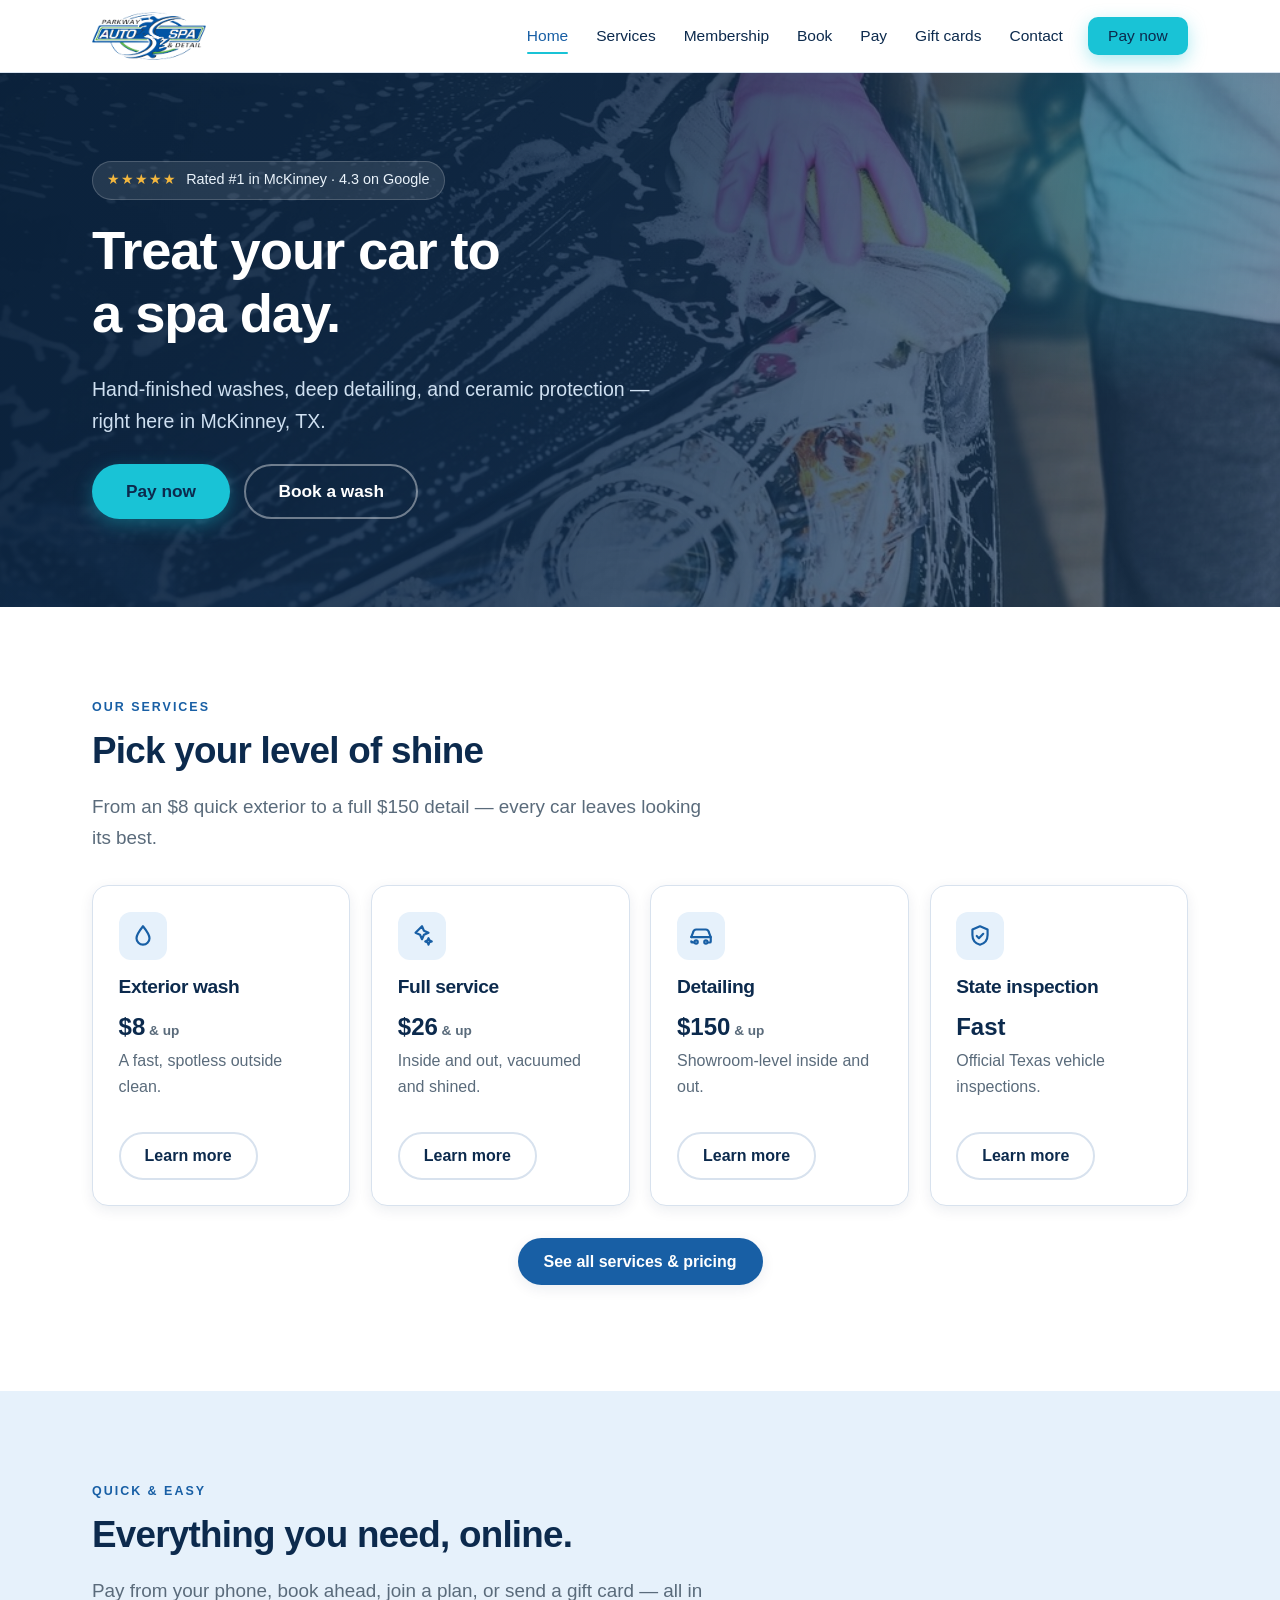
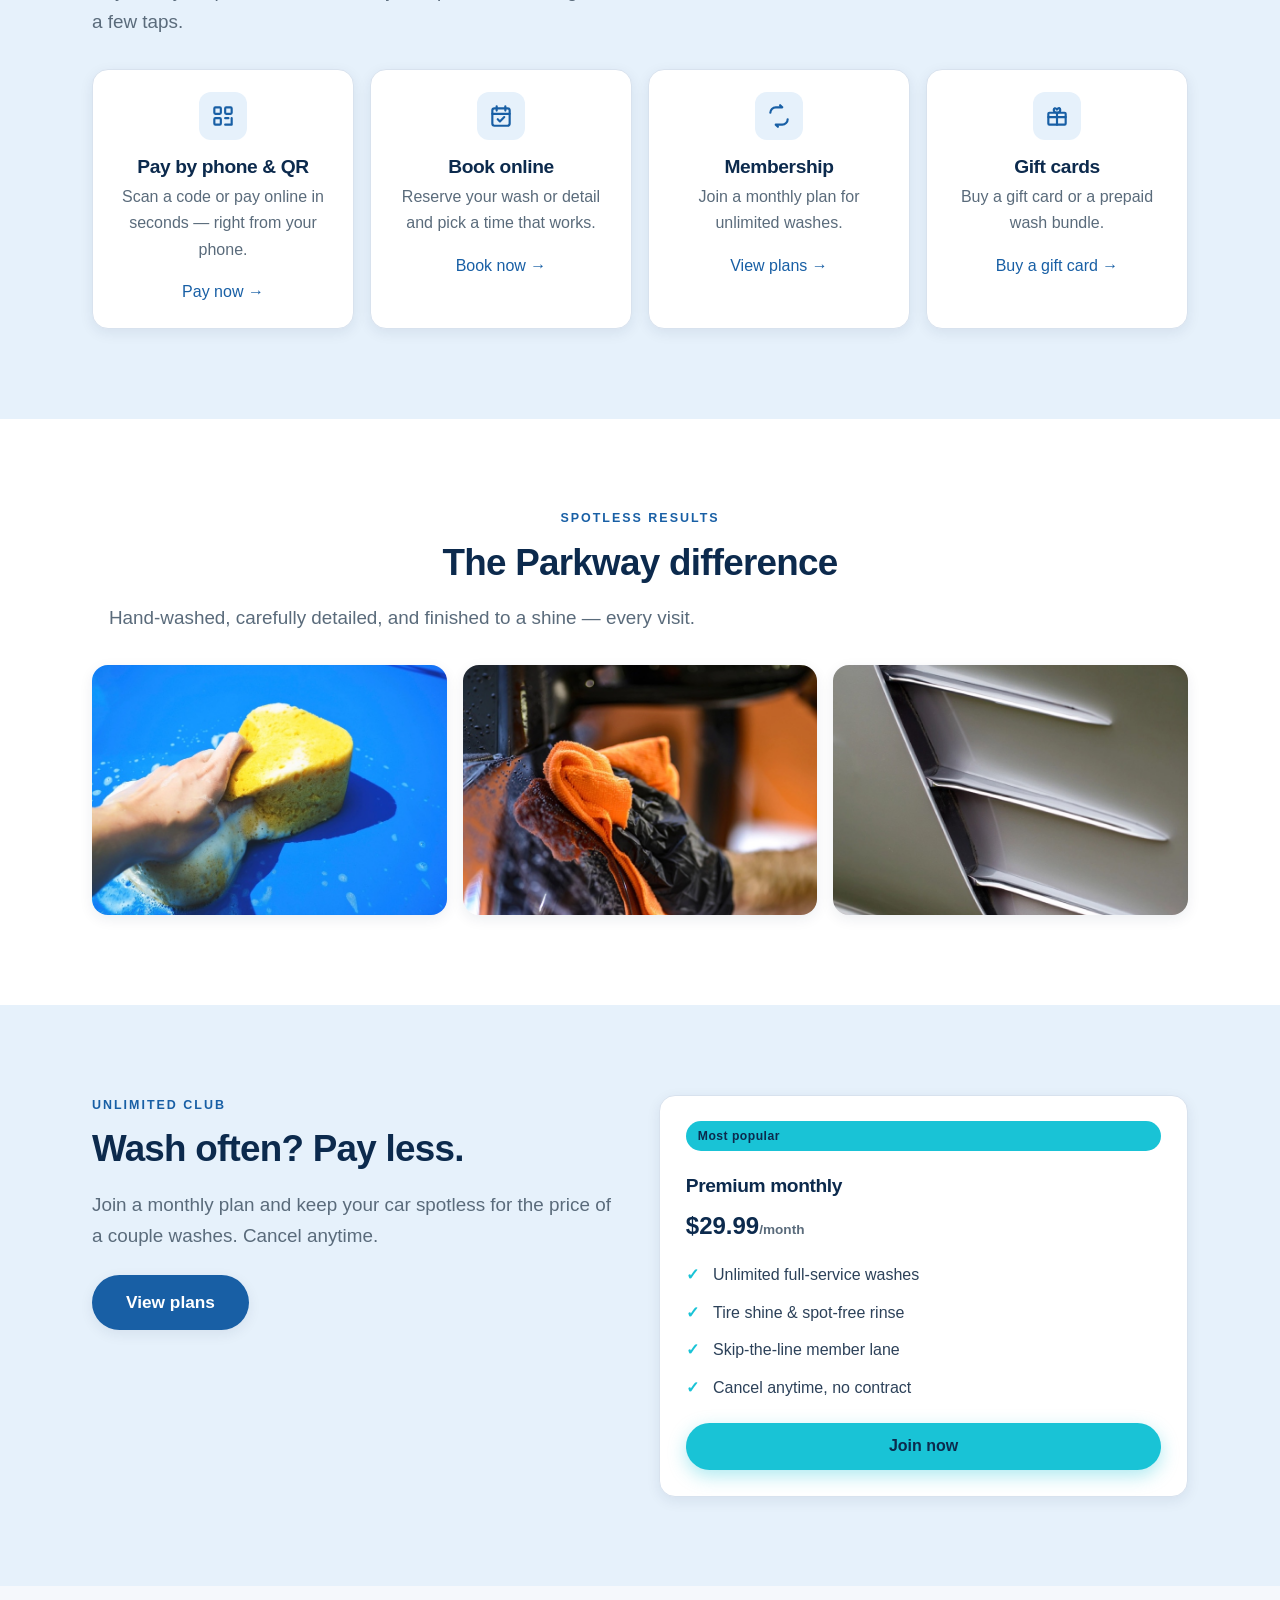
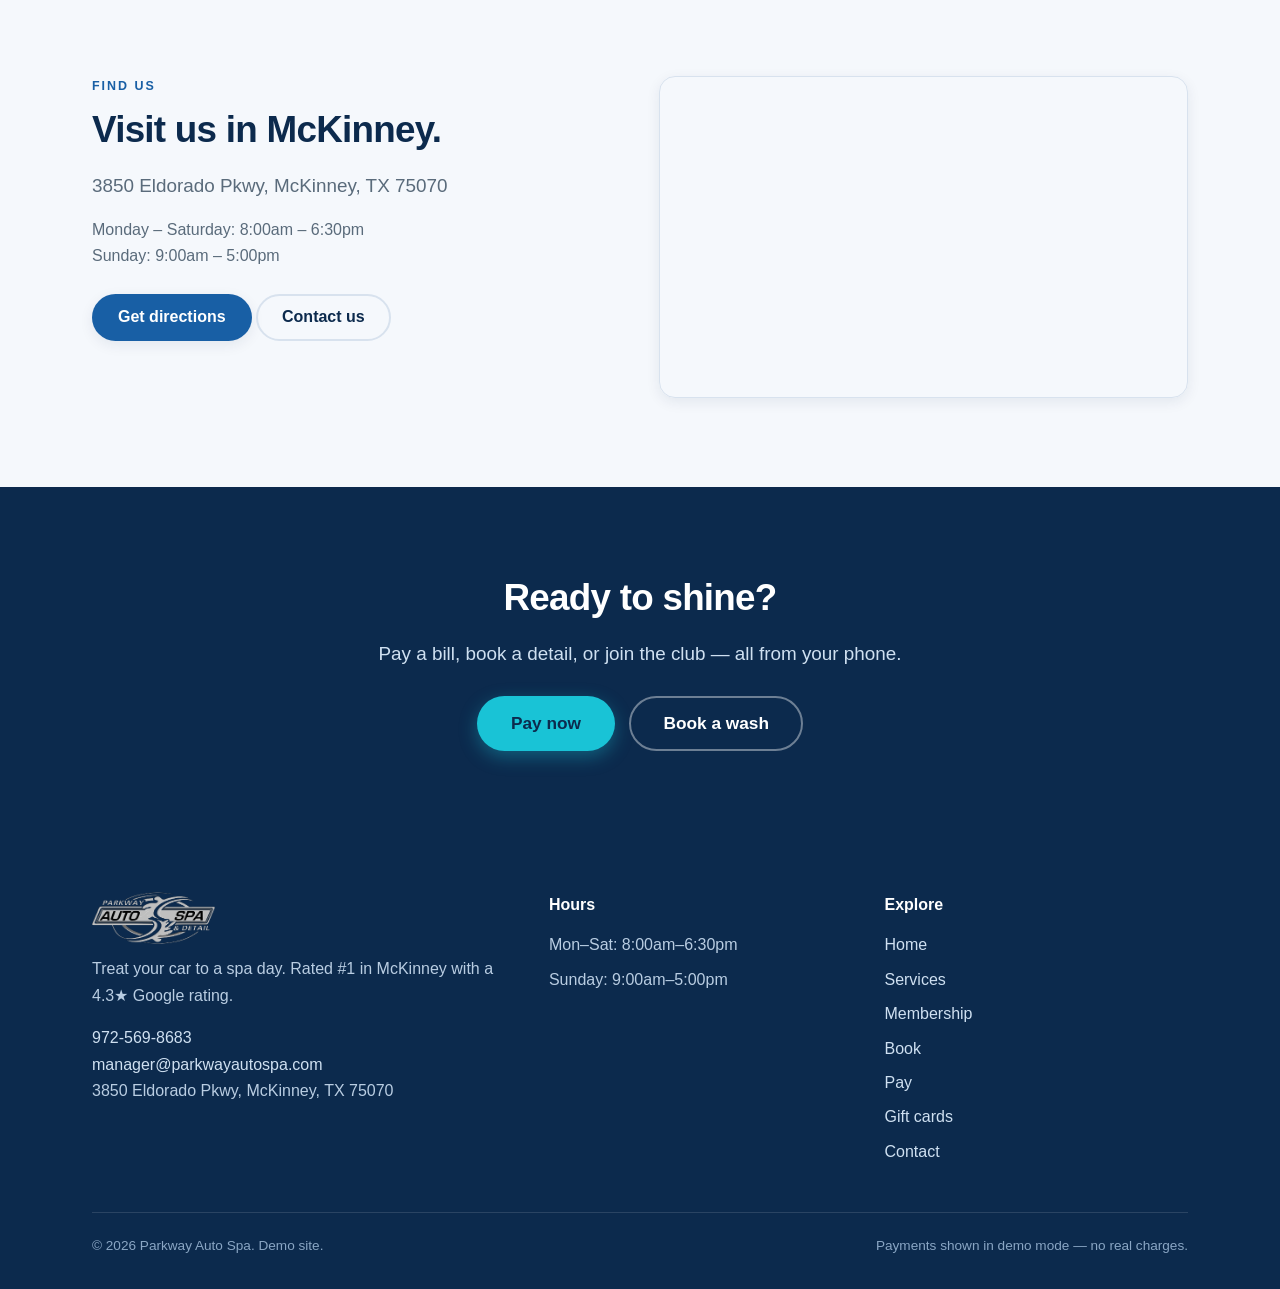
==== commit b6dcb3ed: "copy: make site fully customer-facing Remove owner-facing pitch language so the site reads exactly a" ====
--- a/index.html
+++ b/index.html
@@ -4,7 +4,7 @@
 <meta charset="utf-8">
 <meta name="viewport" content="width=device-width, initial-scale=1">
 <title>Parkway Auto Spa — Car Wash & Detailing in McKinney, TX</title>
-<meta name="description" content="Treat your car to a spa day. Exterior &amp; full-service washes, detailing, ceramic coating, and state inspections in McKinney, TX. Pay online or by QR — even when the shop Wi-Fi is down.">
+<meta name="description" content="Treat your car to a spa day. Exterior &amp; full-service washes, detailing, ceramic coating, and Texas state inspections in McKinney, TX. Pay or book online in seconds.">
 <link rel="stylesheet" href="css/styles.css">
 </head>
 <body>
@@ -16,7 +16,7 @@
     <div class="wrap">
       <span class="rating"><span class="stars">&#9733;&#9733;&#9733;&#9733;&#9733;</span> Rated #1 in McKinney &middot; 4.3 on Google</span>
       <h1>Treat your car to a spa day.</h1>
-      <p>Hand-finished washes, deep detailing, and ceramic protection in McKinney, TX — plus the easiest way to pay your area has seen.</p>
+      <p>Hand-finished washes, deep detailing, and ceramic protection — right here in McKinney, TX.</p>
       <div class="hero-cta">
         <a class="btn btn-accent btn-lg" href="pay.html">Pay now</a>
         <a class="btn btn-ghost btn-lg" href="book.html">Book a wash</a>
@@ -64,36 +64,36 @@
     </div>
   </section>
 
-  <!-- Pay your way (the headline differentiator) -->
+  <!-- Quick actions -->
   <section class="section section--tint payband">
     <div class="wrap">
-      <p class="eyebrow">Never miss a sale</p>
-      <h2>Get paid — even when the shop Wi-Fi goes down.</h2>
-      <p class="lead">Today, a dropped internet connection means no payments. These four options keep money moving — most of them run on the customer's own phone, not your register.</p>
+      <p class="eyebrow">Quick &amp; easy</p>
+      <h2>Everything you need, online.</h2>
+      <p class="lead">Pay from your phone, book ahead, join a plan, or send a gift card — all in a few taps.</p>
       <div class="grid grid-4 mt-3">
         <div class="card feature">
           <div class="icon"><svg viewBox="0 0 24 24" fill="none" stroke="currentColor" stroke-width="2" stroke-linecap="round" stroke-linejoin="round"><rect x="4" y="4" width="6" height="6" rx="1"/><rect x="14" y="4" width="6" height="6" rx="1"/><rect x="4" y="14" width="6" height="6" rx="1"/><path d="M14 14h3M20 14v3M14 20h6M20 17v3"/></svg></div>
           <h3>Pay by phone &amp; QR</h3>
-          <p class="muted">Customer scans a code and pays from their own phone — no register needed.</p>
-          <a href="pay.html">Try it &rarr;</a>
+          <p class="muted">Scan a code or pay online in seconds — right from your phone.</p>
+          <a href="pay.html">Pay now &rarr;</a>
         </div>
         <div class="card feature">
           <div class="icon"><svg viewBox="0 0 24 24" fill="none" stroke="currentColor" stroke-width="2" stroke-linecap="round" stroke-linejoin="round"><rect x="4" y="5" width="16" height="16" rx="2"/><path d="M8 3v4M16 3v4M4 10h16"/><path d="M9 15l2 2 4-4"/></svg></div>
-          <h3>Book with deposit</h3>
-          <p class="muted">Reserve a detail slot and prepay to lock it in.</p>
-          <a href="book.html">Try it &rarr;</a>
+          <h3>Book online</h3>
+          <p class="muted">Reserve your wash or detail and pick a time that works.</p>
+          <a href="book.html">Book now &rarr;</a>
         </div>
         <div class="card feature">
           <div class="icon"><svg viewBox="0 0 24 24" fill="none" stroke="currentColor" stroke-width="2" stroke-linecap="round" stroke-linejoin="round"><path d="M4 9a5 5 0 0 1 5-5h6l-2-2M20 15a5 5 0 0 1-5 5H9l2 2"/></svg></div>
           <h3>Membership</h3>
-          <p class="muted">Sign up online for monthly unlimited washes, auto-billed.</p>
-          <a href="membership.html">Try it &rarr;</a>
+          <p class="muted">Join a monthly plan for unlimited washes.</p>
+          <a href="membership.html">View plans &rarr;</a>
         </div>
         <div class="card feature">
           <div class="icon"><svg viewBox="0 0 24 24" fill="none" stroke="currentColor" stroke-width="2" stroke-linecap="round" stroke-linejoin="round"><rect x="4" y="9" width="16" height="11" rx="1"/><path d="M4 13h16M12 9v11"/><path d="M12 9c-1.5 0-3-1-3-2.5S10.5 4 12 6c1.5-2 3-1.5 3 .5S13.5 9 12 9z"/></svg></div>
           <h3>Gift cards</h3>
-          <p class="muted">Sell gift cards and prepaid wash bundles online.</p>
-          <a href="gift-cards.html">Try it &rarr;</a>
+          <p class="muted">Buy a gift card or a prepaid wash bundle.</p>
+          <a href="gift-cards.html">Buy a gift card &rarr;</a>
         </div>
       </div>
     </div>
